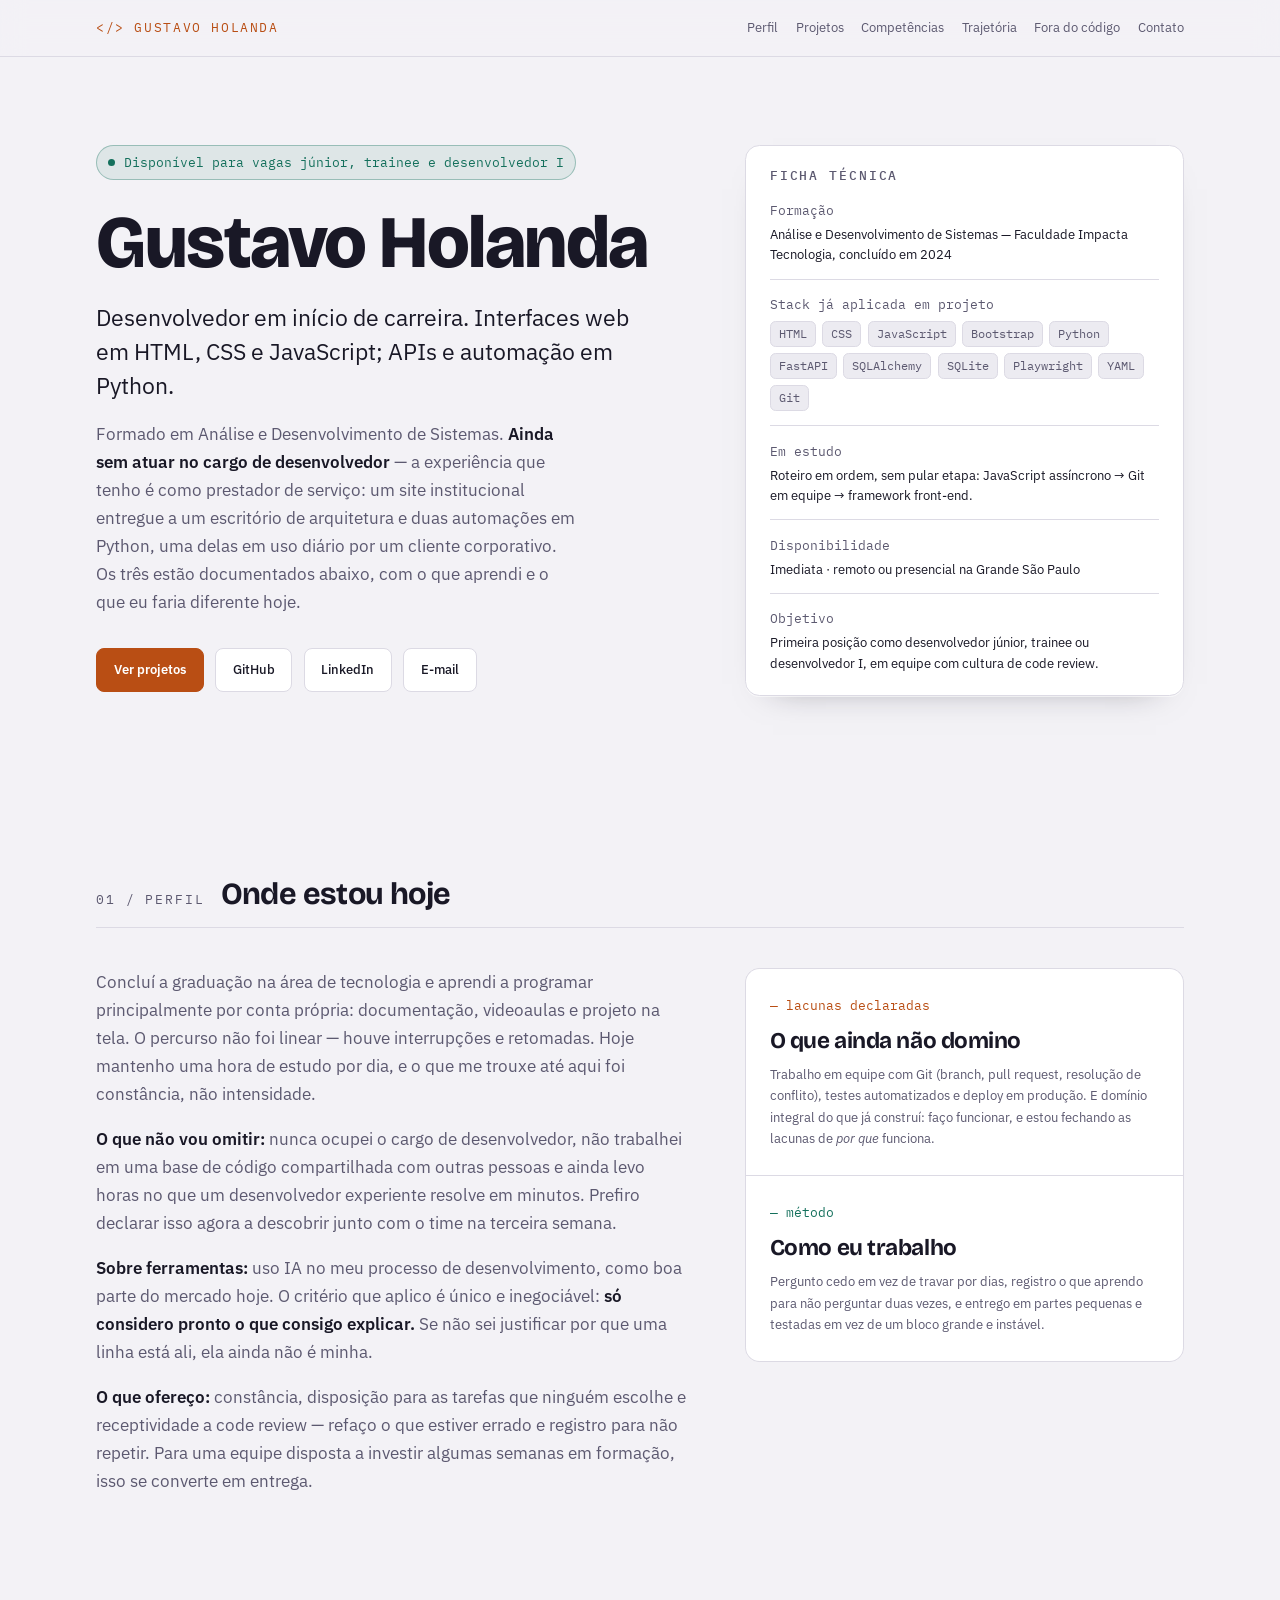
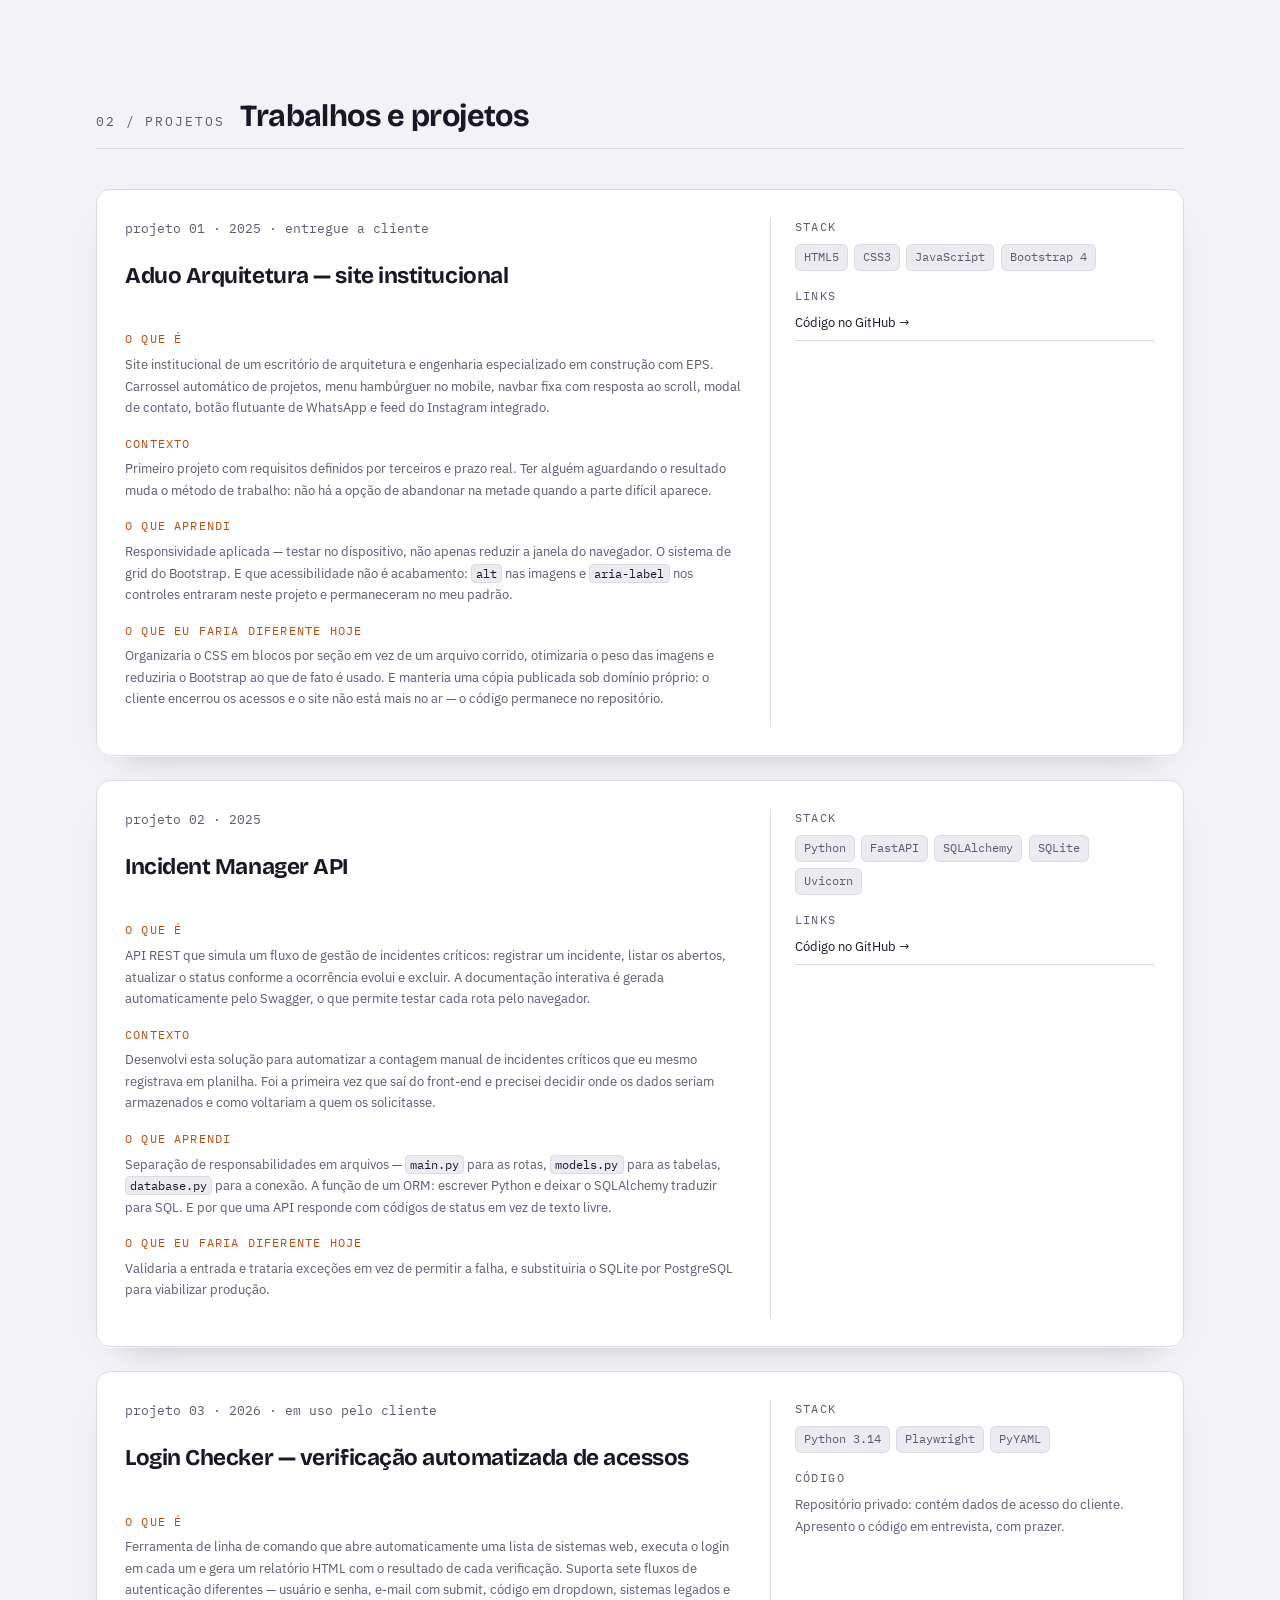
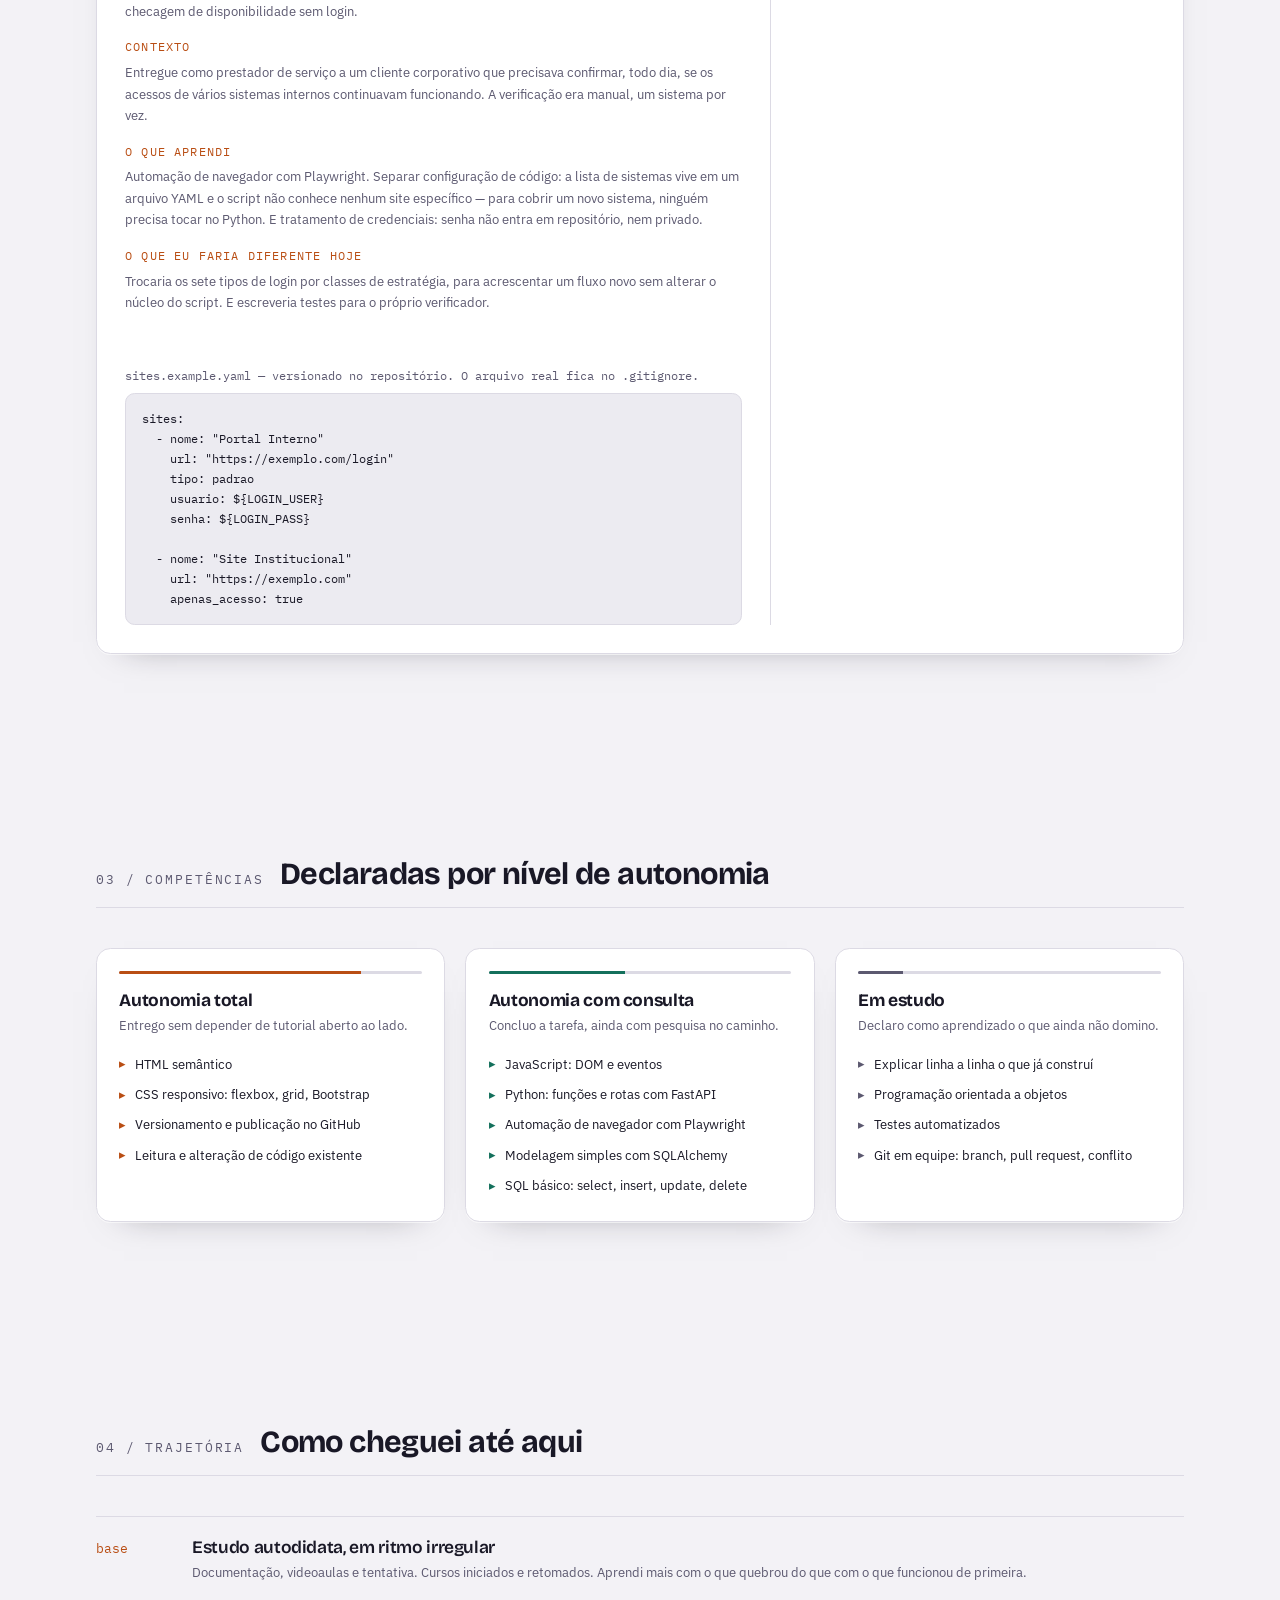
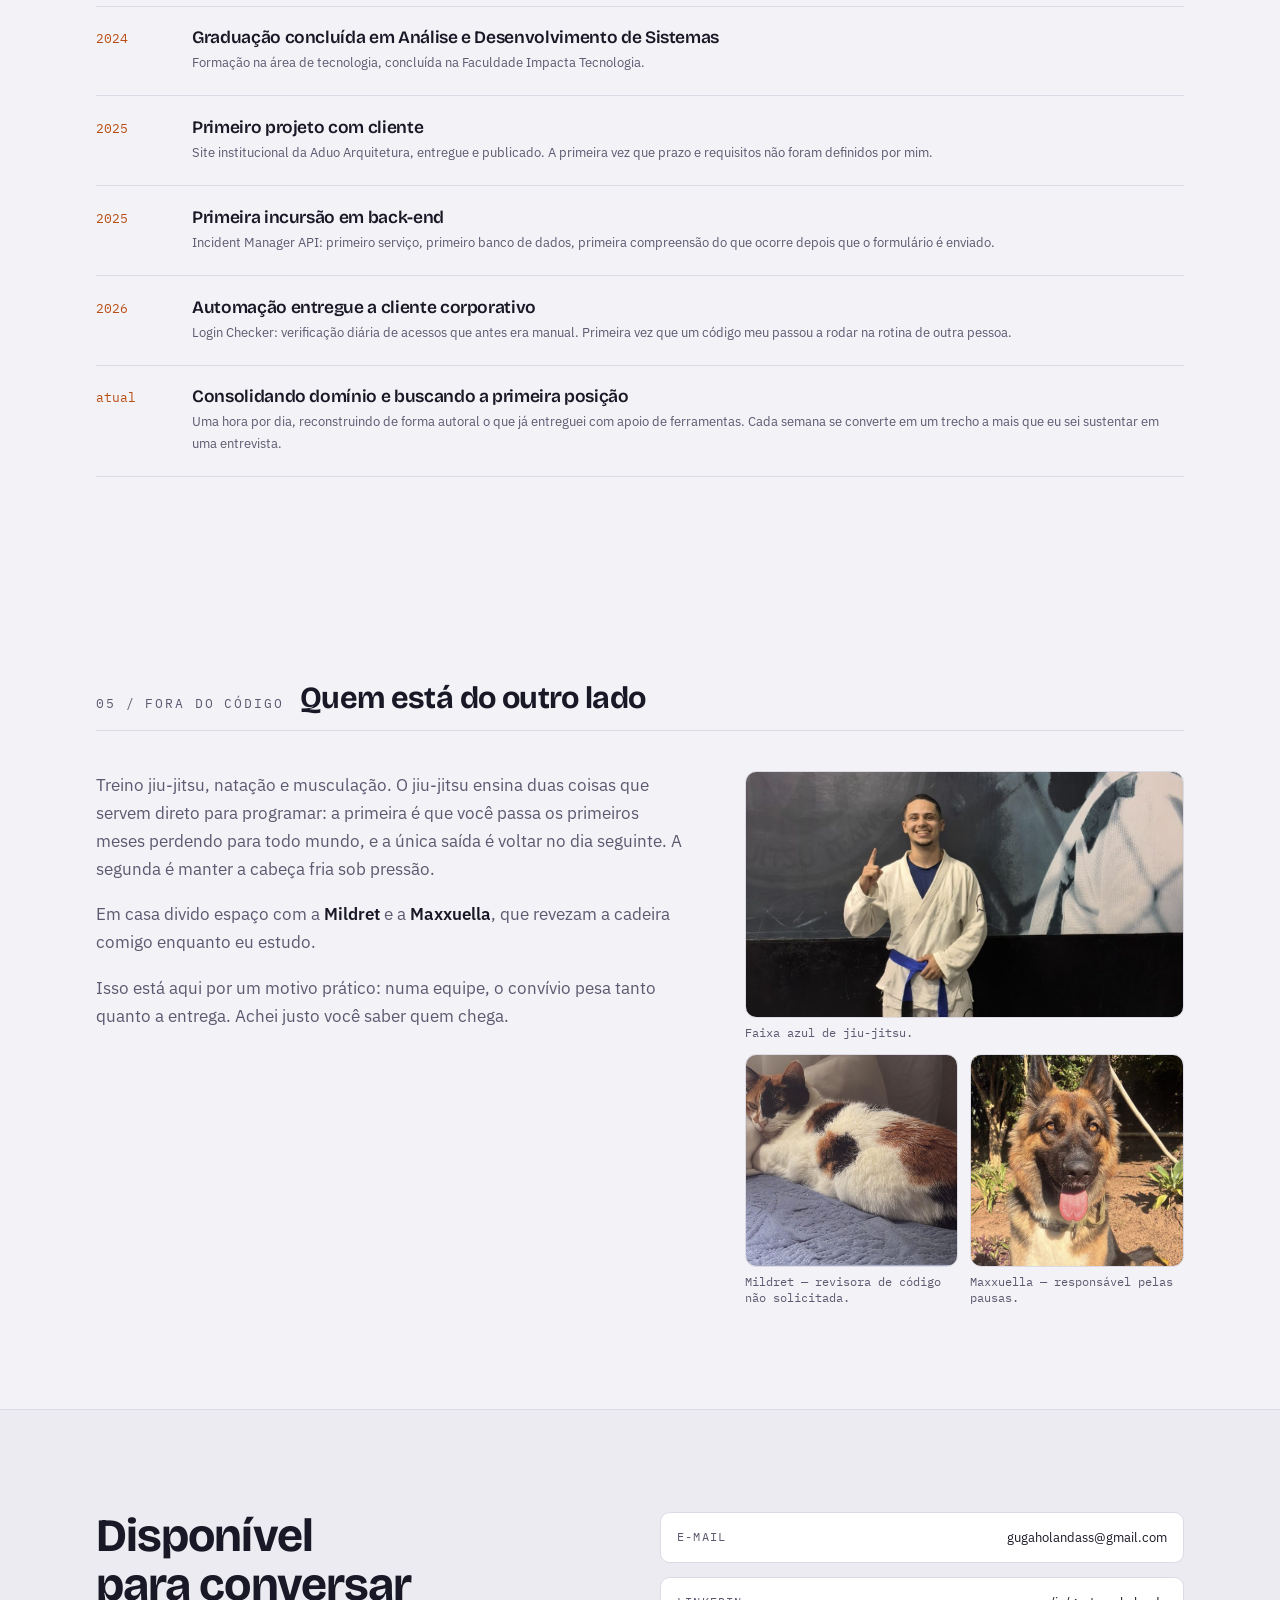
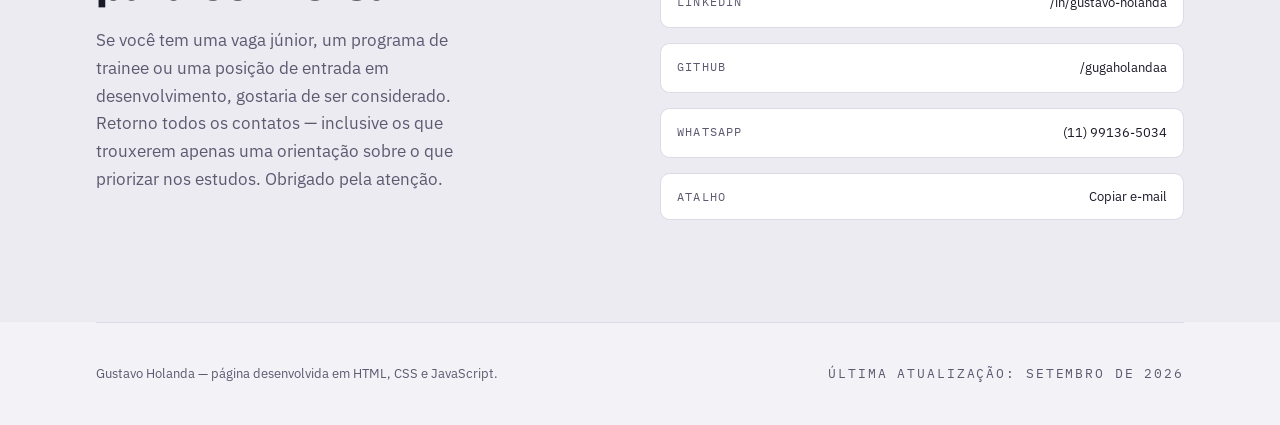
==== index.html @ 50d0c094 "Primeira versão do portfólio" ====
<!doctype html>
<html lang="pt-BR">
<head>
  <meta charset="utf-8">
  <meta name="viewport" content="width=device-width, initial-scale=1">

  <title>Gustavo Holanda — Desenvolvedor em início de carreira</title>
  <meta name="description" content="Portfólio de Gustavo Holanda: site institucional entregue a cliente, API REST em Python com FastAPI e automação de verificação de acessos com Playwright. Disponível para vagas júnior, trainee e desenvolvedor I.">
  <meta name="author" content="Gustavo Holanda Soares Santana">
  <meta name="color-scheme" content="dark light">

  <!-- Como o link fica quando alguém compartilha no LinkedIn/WhatsApp -->
  <meta property="og:title" content="Gustavo Holanda — Desenvolvedor em início de carreira">
  <meta property="og:description" content="Três projetos entregues a clientes, o que eu sei fazer e o que ainda estou aprendendo.">
  <meta property="og:type" content="website">

  <!-- Fontes -->
  <link rel="preconnect" href="https://fonts.googleapis.com">
  <link rel="preconnect" href="https://fonts.gstatic.com" crossorigin>
  <link rel="stylesheet" href="https://fonts.googleapis.com/css2?family=Bricolage+Grotesque:opsz,wght@12..96,500;12..96,700;12..96,800&family=IBM+Plex+Mono:wght@400;500&family=IBM+Plex+Sans:wght@400;500;600&display=swap">

  <!-- Estilos da página -->
  <link rel="stylesheet" href="css/style.css">

  <!-- Comportamento. "defer" = baixa junto com a página, executa só depois que o HTML terminou -->
  <script src="js/main.js" defer></script>
</head>
<body>

<nav class="nav">
  <div class="wrap nav-in">
    <span class="nav-mark">&lt;/&gt; Gustavo Holanda</span>
    <div class="nav-links">
      <a href="#perfil">Perfil</a>
      <a href="#projetos">Projetos</a>
      <a href="#competencias">Competências</a>
      <a href="#trajetoria">Trajetória</a>
      <a href="#fora">Fora do código</a>
      <a href="#contato">Contato</a>
    </div>
  </div>
</nav>

<header class="hero wrap">
  <div class="hero-grid">
    <div>
      <span class="status"><span class="dot"></span> Disponível para vagas júnior, trainee e desenvolvedor I</span>
      <h1>Gustavo Holanda</h1>
      <p class="lead">Desenvolvedor em início de carreira. Interfaces web em HTML, CSS e JavaScript; APIs e automação em Python.</p>
      <p class="hero-sub">
        Formado em Análise e Desenvolvimento de Sistemas. <b>Ainda sem atuar no cargo de desenvolvedor</b> — a
        experiência que tenho é como prestador de serviço: um site institucional entregue a um escritório de
        arquitetura e duas automações em Python, uma delas em uso diário por um cliente corporativo. Os três
        estão documentados abaixo, com o que aprendi e o que eu faria diferente hoje.
      </p>
      <div class="cta-row">
        <a class="btn btn-primary" href="#projetos">Ver projetos</a>
        <a class="btn" href="https://github.com/gugaholandaa?tab=repositories" target="_blank" rel="noopener">GitHub</a>
        <a class="btn" href="https://www.linkedin.com/in/gustavo-holanda" target="_blank" rel="noopener">LinkedIn</a>
        <a class="btn" href="mailto:gugaholandass@gmail.com">E-mail</a>
      </div>
    </div>

    <aside class="card ficha">
      <h2>Ficha técnica</h2>
      <dl>
        <div class="row">
          <dt>Formação</dt>
          <dd>Análise e Desenvolvimento de Sistemas — Faculdade Impacta Tecnologia, concluído em 2024</dd>
        </div>
        <div class="row">
          <dt>Stack já aplicada em projeto</dt>
          <dd>
            <div class="chips">
              <span class="chip">HTML</span><span class="chip">CSS</span><span class="chip">JavaScript</span>
              <span class="chip">Bootstrap</span><span class="chip">Python</span><span class="chip">FastAPI</span>
              <span class="chip">SQLAlchemy</span><span class="chip">SQLite</span><span class="chip">Playwright</span>
              <span class="chip">YAML</span><span class="chip">Git</span>
            </div>
          </dd>
        </div>
        <div class="row">
          <dt>Em estudo</dt>
          <dd>Roteiro em ordem, sem pular etapa: JavaScript assíncrono → Git em equipe → framework front-end.</dd>
        </div>
        <div class="row">
          <dt>Disponibilidade</dt>
          <dd>Imediata · remoto ou presencial na Grande São Paulo</dd>
        </div>
        <div class="row">
          <dt>Objetivo</dt>
          <dd>Primeira posição como desenvolvedor júnior, trainee ou desenvolvedor I, em equipe com cultura de code review.</dd>
        </div>
      </dl>
    </aside>
  </div>
</header>

<main>
  <section id="perfil" class="wrap reveal">
    <div class="sec-head">
      <span class="eyebrow">01 / perfil</span>
      <h2>Onde estou hoje</h2>
    </div>

    <div class="hero-grid">
      <div class="prose">
        <p>
          Concluí a graduação na área de tecnologia e aprendi a programar principalmente por conta própria:
          documentação, videoaulas e projeto na tela. O percurso não foi linear — houve interrupções e retomadas.
          Hoje mantenho uma hora de estudo por dia, e o que me trouxe até aqui foi constância, não intensidade.
        </p>
        <p>
          <strong>O que não vou omitir:</strong> nunca ocupei o cargo de desenvolvedor, não trabalhei em uma base
          de código compartilhada com outras pessoas e ainda levo horas no que um desenvolvedor experiente resolve
          em minutos. Prefiro declarar isso agora a descobrir junto com o time na terceira semana.
        </p>
        <p>
          <strong>Sobre ferramentas:</strong> uso IA no meu processo de desenvolvimento, como boa parte do mercado
          hoje. O critério que aplico é único e inegociável: <strong>só considero pronto o que consigo explicar.</strong>
          Se não sei justificar por que uma linha está ali, ela ainda não é minha.
        </p>
        <p>
          <strong>O que ofereço:</strong> constância, disposição para as tarefas que ninguém escolhe e receptividade
          a code review — refaço o que estiver errado e registro para não repetir. Para uma equipe disposta a investir
          algumas semanas em formação, isso se converte em entrega.
        </p>
      </div>

      <div class="honest">
        <div>
          <span class="mark">— lacunas declaradas</span>
          <h3>O que ainda não domino</h3>
          <p>
            Trabalho em equipe com Git (branch, pull request, resolução de conflito), testes automatizados e deploy
            em produção. E domínio integral do que já construí: faço funcionar, e estou fechando as lacunas de
            <em>por que</em> funciona.
          </p>
        </div>
        <div>
          <span class="mark alt">— método</span>
          <h3>Como eu trabalho</h3>
          <p>
            Pergunto cedo em vez de travar por dias, registro o que aprendo para não perguntar duas vezes, e entrego
            em partes pequenas e testadas em vez de um bloco grande e instável.
          </p>
        </div>
      </div>
    </div>
  </section>

  <section id="projetos" class="wrap reveal">
    <div class="sec-head">
      <span class="eyebrow">02 / projetos</span>
      <h2>Trabalhos e projetos</h2>
    </div>

    <div class="projects">

      <article class="card project">
        <div class="project-body">
          <span class="project-num">projeto 01 · 2025 · entregue a cliente</span>
          <h3>Aduo Arquitetura — site institucional</h3>
          <dl class="qa">
            <dt>O que é</dt>
            <dd>
              Site institucional de um escritório de arquitetura e engenharia especializado em construção com EPS.
              Carrossel automático de projetos, menu hambúrguer no mobile, navbar fixa com resposta ao scroll, modal
              de contato, botão flutuante de WhatsApp e feed do Instagram integrado.
            </dd>

            <dt>Contexto</dt>
            <dd>
              Primeiro projeto com requisitos definidos por terceiros e prazo real. Ter alguém aguardando o resultado
              muda o método de trabalho: não há a opção de abandonar na metade quando a parte difícil aparece.
            </dd>

            <dt>O que aprendi</dt>
            <dd>
              Responsividade aplicada — testar no dispositivo, não apenas reduzir a janela do navegador. O sistema
              de grid do Bootstrap. E que acessibilidade não é acabamento: <code>alt</code> nas imagens e
              <code>aria-label</code> nos controles entraram neste projeto e permaneceram no meu padrão.
            </dd>

            <dt>O que eu faria diferente hoje</dt>
            <dd>
              Organizaria o CSS em blocos por seção em vez de um arquivo corrido, otimizaria o peso das imagens e
              reduziria o Bootstrap ao que de fato é usado. E manteria uma cópia publicada sob domínio próprio: o
              cliente encerrou os acessos e o site não está mais no ar — o código permanece no repositório.
            </dd>
          </dl>
        </div>
        <div class="project-side">
          <div>
            <p class="side-label">Stack</p>
            <div class="chips">
              <span class="chip">HTML5</span><span class="chip">CSS3</span><span class="chip">JavaScript</span>
              <span class="chip">Bootstrap 4</span>
            </div>
          </div>
          <div>
            <p class="side-label">Links</p>
            <div class="links">
              <a href="https://github.com/gugaholandaa/aduo-website" target="_blank" rel="noopener">Código no GitHub →</a>
            </div>
          </div>
        </div>
      </article>

      <article class="card project">
        <div class="project-body">
          <span class="project-num">projeto 02 · 2025</span>
          <h3>Incident Manager API</h3>
          <dl class="qa">
            <dt>O que é</dt>
            <dd>
              API REST que simula um fluxo de gestão de incidentes críticos: registrar um incidente, listar os
              abertos, atualizar o status conforme a ocorrência evolui e excluir. A documentação interativa é gerada
              automaticamente pelo Swagger, o que permite testar cada rota pelo navegador.
            </dd>

            <dt>Contexto</dt>
            <dd>
              Desenvolvi esta solução para automatizar a contagem manual de incidentes críticos que eu mesmo
              registrava em planilha. Foi a primeira vez que saí do front-end e precisei decidir onde os dados
              seriam armazenados e como voltariam a quem os solicitasse.
            </dd>

            <dt>O que aprendi</dt>
            <dd>
              Separação de responsabilidades em arquivos — <code>main.py</code> para as rotas, <code>models.py</code>
              para as tabelas, <code>database.py</code> para a conexão. A função de um ORM: escrever Python e deixar
              o SQLAlchemy traduzir para SQL. E por que uma API responde com códigos de status em vez de texto livre.
            </dd>

            <dt>O que eu faria diferente hoje</dt>
            <dd>
              Validaria a entrada e trataria exceções em vez de permitir a falha, e substituiria o SQLite por
              PostgreSQL para viabilizar produção.
            </dd>
          </dl>
        </div>
        <div class="project-side">
          <div>
            <p class="side-label">Stack</p>
            <div class="chips">
              <span class="chip">Python</span><span class="chip">FastAPI</span><span class="chip">SQLAlchemy</span>
              <span class="chip">SQLite</span><span class="chip">Uvicorn</span>
            </div>
          </div>
          <div>
            <p class="side-label">Links</p>
            <div class="links">
              <a href="https://github.com/gugaholandaa/incident-manager-api" target="_blank" rel="noopener">Código no GitHub →</a>
            </div>
          </div>
        </div>
      </article>

      <article class="card project">
        <div class="project-body">
          <span class="project-num">projeto 03 · 2026 · em uso pelo cliente</span>
          <h3>Login Checker — verificação automatizada de acessos</h3>
          <dl class="qa">
            <dt>O que é</dt>
            <dd>
              Ferramenta de linha de comando que abre automaticamente uma lista de sistemas web, executa o login em
              cada um e gera um relatório HTML com o resultado de cada verificação. Suporta sete fluxos de
              autenticação diferentes — usuário e senha, e-mail com submit, código em dropdown, sistemas legados e
              checagem de disponibilidade sem login.
            </dd>

            <dt>Contexto</dt>
            <dd>
              Entregue como prestador de serviço a um cliente corporativo que precisava confirmar, todo dia, se os
              acessos de vários sistemas internos continuavam funcionando. A verificação era manual, um sistema por vez.
            </dd>

            <dt>O que aprendi</dt>
            <dd>
              Automação de navegador com Playwright. Separar configuração de código: a lista de sistemas vive em um
              arquivo YAML e o script não conhece nenhum site específico — para cobrir um novo sistema, ninguém
              precisa tocar no Python. E tratamento de credenciais: senha não entra em repositório, nem privado.
            </dd>

            <dt>O que eu faria diferente hoje</dt>
            <dd>
              Trocaria os sete tipos de login por classes de estratégia, para acrescentar um fluxo novo sem alterar
              o núcleo do script. E escreveria testes para o próprio verificador.
            </dd>
          </dl>

          <figure class="code-figure">
            <figcaption>sites.example.yaml — versionado no repositório. O arquivo real fica no .gitignore.</figcaption>
            <pre><code>sites:
  - nome: "Portal Interno"
    url: "https://exemplo.com/login"
    tipo: padrao
    usuario: ${LOGIN_USER}
    senha: ${LOGIN_PASS}

  - nome: "Site Institucional"
    url: "https://exemplo.com"
    apenas_acesso: true</code></pre>
          </figure>
        </div>

        <div class="project-side">
          <div>
            <p class="side-label">Stack</p>
            <div class="chips">
              <span class="chip">Python 3.14</span><span class="chip">Playwright</span><span class="chip">PyYAML</span>
            </div>
          </div>
          <div>
            <p class="side-label">Código</p>
            <p style="color:var(--muted);font-size:var(--step--1);line-height:1.6">
              Repositório privado: contém dados de acesso do cliente. Apresento o código em entrevista, com prazer.
            </p>
          </div>
        </div>
      </article>

    </div>
  </section>

  <section id="competencias" class="wrap reveal">
    <div class="sec-head">
      <span class="eyebrow">03 / competências</span>
      <h2>Declaradas por nível de autonomia</h2>
    </div>

    <div class="skills">
      <div class="card skill-col">
        <div class="bar"><span style="width:80%"></span></div>
        <h3>Autonomia total</h3>
        <p class="note">Entrego sem depender de tutorial aberto ao lado.</p>
        <ul>
          <li><span class="tick">▸</span> HTML semântico</li>
          <li><span class="tick">▸</span> CSS responsivo: flexbox, grid, Bootstrap</li>
          <li><span class="tick">▸</span> Versionamento e publicação no GitHub</li>
          <li><span class="tick">▸</span> Leitura e alteração de código existente</li>
        </ul>
      </div>

      <div class="card skill-col mid">
        <div class="bar"><span style="width:45%"></span></div>
        <h3>Autonomia com consulta</h3>
        <p class="note">Concluo a tarefa, ainda com pesquisa no caminho.</p>
        <ul>
          <li><span class="tick">▸</span> JavaScript: DOM e eventos</li>
          <li><span class="tick">▸</span> Python: funções e rotas com FastAPI</li>
          <li><span class="tick">▸</span> Automação de navegador com Playwright</li>
          <li><span class="tick">▸</span> Modelagem simples com SQLAlchemy</li>
          <li><span class="tick">▸</span> SQL básico: select, insert, update, delete</li>
        </ul>
      </div>

      <div class="card skill-col low">
        <div class="bar"><span style="width:15%"></span></div>
        <h3>Em estudo</h3>
        <p class="note">Declaro como aprendizado o que ainda não domino.</p>
        <ul>
          <li><span class="tick">▸</span> Explicar linha a linha o que já construí</li>
          <li><span class="tick">▸</span> Programação orientada a objetos</li>
          <li><span class="tick">▸</span> Testes automatizados</li>
          <li><span class="tick">▸</span> Git em equipe: branch, pull request, conflito</li>
        </ul>
      </div>
    </div>
  </section>

  <section id="trajetoria" class="wrap reveal">
    <div class="sec-head">
      <span class="eyebrow">04 / trajetória</span>
      <h2>Como cheguei até aqui</h2>
    </div>

    <div class="track">
      <div class="track-item">
        <span class="n">base</span>
        <div>
          <h3>Estudo autodidata, em ritmo irregular</h3>
          <p>Documentação, videoaulas e tentativa. Cursos iniciados e retomados. Aprendi mais com o que quebrou do que com o que funcionou de primeira.</p>
        </div>
      </div>
      <div class="track-item">
        <span class="n">2024</span>
        <div>
          <h3>Graduação concluída em Análise e Desenvolvimento de Sistemas</h3>
          <p>Formação na área de tecnologia, concluída na Faculdade Impacta Tecnologia.</p>
        </div>
      </div>
      <div class="track-item">
        <span class="n">2025</span>
        <div>
          <h3>Primeiro projeto com cliente</h3>
          <p>Site institucional da Aduo Arquitetura, entregue e publicado. A primeira vez que prazo e requisitos não foram definidos por mim.</p>
        </div>
      </div>
      <div class="track-item">
        <span class="n">2025</span>
        <div>
          <h3>Primeira incursão em back-end</h3>
          <p>Incident Manager API: primeiro serviço, primeiro banco de dados, primeira compreensão do que ocorre depois que o formulário é enviado.</p>
        </div>
      </div>
      <div class="track-item">
        <span class="n">2026</span>
        <div>
          <h3>Automação entregue a cliente corporativo</h3>
          <p>Login Checker: verificação diária de acessos que antes era manual. Primeira vez que um código meu passou a rodar na rotina de outra pessoa.</p>
        </div>
      </div>
      <div class="track-item">
        <span class="n">atual</span>
        <div>
          <h3>Consolidando domínio e buscando a primeira posição</h3>
          <p>Uma hora por dia, reconstruindo de forma autoral o que já entreguei com apoio de ferramentas. Cada semana se converte em um trecho a mais que eu sei sustentar em uma entrevista.</p>
        </div>
      </div>
    </div>
  </section>

  <section id="fora" class="wrap reveal">
    <div class="sec-head">
      <span class="eyebrow">05 / fora do código</span>
      <h2>Quem está do outro lado</h2>
    </div>

    <div class="hero-grid">
      <div class="prose">
        <p>
          Treino jiu-jitsu, natação e musculação. O jiu-jitsu ensina duas coisas que servem direto para programar:
          a primeira é que você passa os primeiros meses perdendo para todo mundo, e a única saída é voltar no dia
          seguinte. A segunda é manter a cabeça fria sob pressão.
        </p>
        <p>
          Em casa divido espaço com a <strong>Mildret</strong> e a <strong>Maxxuella</strong>, que revezam a
          cadeira comigo enquanto eu estudo.
        </p>
        <p>
          Isso está aqui por um motivo prático: numa equipe, o convívio pesa tanto quanto a entrega.
          Achei justo você saber quem chega.
        </p>
      </div>

      <div class="gallery">
        <figure class="wide">
          <img src="assets/gustavo.jpg" alt="Gustavo Holanda de quimono, com faixa azul de jiu-jitsu" loading="lazy">
          <figcaption>Faixa azul de jiu-jitsu.</figcaption>
        </figure>
        <figure>
          <img src="assets/mildret.jpg" alt="Mildret, minha gata, deitada na cama" loading="lazy">
          <figcaption>Mildret — revisora de código não solicitada.</figcaption>
        </figure>
        <figure>
          <img src="assets/maxxuella.jpg" alt="Maxxuella, minha cachorra pastora-alemã, no quintal" loading="lazy">
          <figcaption>Maxxuella — responsável pelas pausas.</figcaption>
        </figure>
      </div>
    </div>
  </section>

  <section id="contato" class="contact reveal">
    <div class="wrap contact-grid">
      <div>
        <h2>Disponível para conversar</h2>
        <p class="prose" style="max-width:38ch">
          Se você tem uma vaga júnior, um programa de trainee ou uma posição de entrada em desenvolvimento,
          gostaria de ser considerado. Retorno todos os contatos — inclusive os que trouxerem apenas uma
          orientação sobre o que priorizar nos estudos. Obrigado pela atenção.
        </p>
      </div>
      <div class="contact-list">
        <a href="mailto:gugaholandass@gmail.com"><span class="k">E-mail</span><span>gugaholandass@gmail.com</span></a>
        <a href="https://www.linkedin.com/in/gustavo-holanda" target="_blank" rel="noopener"><span class="k">LinkedIn</span><span>/in/gustavo-holanda</span></a>
        <a href="https://github.com/gugaholandaa" target="_blank" rel="noopener"><span class="k">GitHub</span><span>/gugaholandaa</span></a>
        <a href="https://wa.me/5511991365034" target="_blank" rel="noopener"><span class="k">WhatsApp</span><span>(11) 99136-5034</span></a>
        <button type="button" id="copiar" data-email="gugaholandass@gmail.com"><span class="k">Atalho</span><span>Copiar e-mail</span></button>
      </div>
    </div>
  </section>
</main>

<footer class="wrap">
  <span>Gustavo Holanda — página desenvolvida em HTML, CSS e JavaScript.</span>
  <span class="eyebrow">Última atualização: setembro de 2026</span>
</footer>

</body>
</html>
---- css/style.css ----
/* =========================================================
   style.css — toda a aparência do portfólio
   ---------------------------------------------------------
   ORDEM DO ARQUIVO
   1.  Tokens (:root)        cores, tamanhos de fonte, medidas
   2.  Temas                 claro e escuro
   3.  Base                  body, títulos, links, .wrap
   4.  Navegação
   5.  Blocos compartilhados seções, cards, chips
   6.  Hero                  topo da página
   7.  Honestidade
   8.  Projetos
   9.  Habilidades
   10. Trilha
   11. Contato e rodapé
   12. Animação

   REGRA: nenhuma cor escrita direto num componente.
   Toda cor sai de uma variável do :root. Assim o tema claro
   funciona sozinho, sem repetir estilo nenhum.
   ========================================================= */

:root {
    --bg: #14141C;
    --bg-2: #1A1A24;
    --surface: #1F1F2B;
    --line: #2E2E3D;
    --text: #EEECF4;
    --muted: #A5A2B6;
    --accent: #FF9B5C;
    --accent-ink: #14141C;
    --accent-soft: rgba(255, 155, 92, .13);
    --mint: #7ED4BC;
    --mint-soft: rgba(126, 212, 188, .12);
    --shadow: 0 1px 0 rgba(255,255,255,.03), 0 18px 40px -30px rgba(0,0,0,.9);

    --step--1: clamp(.78rem, .76rem + .1vw, .84rem);
    --step-0: clamp(1rem, .97rem + .16vw, 1.09rem);
    --step-1: clamp(1.2rem, 1.13rem + .35vw, 1.45rem);
    --step-2: clamp(1.5rem, 1.36rem + .7vw, 2rem);
    --step-3: clamp(2rem, 1.7rem + 1.5vw, 3.1rem);
    --step-4: clamp(2.6rem, 1.9rem + 3.4vw, 5.2rem);

    --maxw: 68rem;
    color-scheme: dark;
  }

  @media (prefers-color-scheme: light) {
    :root:not([data-theme="dark"]) {
      --bg: #F3F2F6;
      --bg-2: #ECEBF1;
      --surface: #FFFFFF;
      --line: #DCDAE4;
      --text: #191826;
      --muted: #5C5970;
      --accent: #B94E14;
      --accent-ink: #FFFFFF;
      --accent-soft: rgba(185, 78, 20, .09);
      --mint: #14705C;
      --mint-soft: rgba(20, 112, 92, .09);
      --shadow: 0 1px 0 rgba(255,255,255,.6), 0 16px 34px -28px rgba(25,24,38,.5);
      color-scheme: light;
    }
  }

  :root[data-theme="light"] {
    --bg: #F3F2F6;
    --bg-2: #ECEBF1;
    --surface: #FFFFFF;
    --line: #DCDAE4;
    --text: #191826;
    --muted: #5C5970;
    --accent: #B94E14;
    --accent-ink: #FFFFFF;
    --accent-soft: rgba(185, 78, 20, .09);
    --mint: #14705C;
    --mint-soft: rgba(20, 112, 92, .09);
    --shadow: 0 1px 0 rgba(255,255,255,.6), 0 16px 34px -28px rgba(25,24,38,.5);
    color-scheme: light;
  }

  * { box-sizing: border-box; }

  body {
    margin: 0;
    background: var(--bg);
    color: var(--text);
    font-family: "IBM Plex Sans", ui-sans-serif, system-ui, -apple-system, "Segoe UI", sans-serif;
    font-size: var(--step-0);
    line-height: 1.6;
    -webkit-font-smoothing: antialiased;
  }

  h1, h2, h3 {
    font-family: "Bricolage Grotesque", "IBM Plex Sans", system-ui, sans-serif;
    font-weight: 700;
    line-height: 1.05;
    text-wrap: balance;
    margin: 0;
    letter-spacing: -.02em;
  }

  p { margin: 0; }
  a { color: inherit; }

  .wrap {
    width: min(100% - 2.5rem, var(--maxw));
    margin-inline: auto;
  }

  /* ---------- nav ---------- */
  .nav {
    position: sticky;
    top: 0;
    z-index: 20;
    backdrop-filter: blur(12px);
    background: color-mix(in srgb, var(--bg) 86%, transparent);
    border-bottom: 1px solid var(--line);
  }
  .nav-in {
    display: flex;
    align-items: center;
    gap: 1.25rem;
    min-height: 3.5rem;
    flex-wrap: wrap;
  }
  .nav-mark {
    font-family: "IBM Plex Mono", ui-monospace, monospace;
    font-size: var(--step--1);
    letter-spacing: .12em;
    text-transform: uppercase;
    color: var(--accent);
    margin-right: auto;
  }
  .nav-links {
    display: flex;
    gap: 1.1rem;
    flex-wrap: wrap;
    font-size: var(--step--1);
  }
  .nav-links a {
    text-decoration: none;
    color: var(--muted);
    padding: .25rem 0;
    border-bottom: 1px solid transparent;
    transition: color .18s ease, border-color .18s ease;
  }
  .nav-links a:hover { color: var(--text); border-bottom-color: var(--accent); }

  /* ---------- shared blocks ---------- */
  section { padding-block: clamp(3.5rem, 8vw, 6.5rem); }
  .sec-head {
    display: flex;
    align-items: baseline;
    gap: 1rem;
    margin-bottom: 2.5rem;
    border-bottom: 1px solid var(--line);
    padding-bottom: 1rem;
    flex-wrap: wrap;
  }
  .sec-head h2 { font-size: var(--step-2); }
  .eyebrow {
    font-family: "IBM Plex Mono", ui-monospace, monospace;
    font-size: var(--step--1);
    letter-spacing: .14em;
    text-transform: uppercase;
    color: var(--muted);
  }
  .lead { font-size: var(--step-1); line-height: 1.5; color: var(--text); max-width: 34ch; }
  .prose { max-width: 62ch; color: var(--muted); display: grid; gap: 1.1rem; }
  .prose strong { color: var(--text); font-weight: 600; }

  .fill {
    color: var(--accent);
    border-bottom: 1px dashed currentColor;
    font-style: normal;
  }

  code {
    font-family: "IBM Plex Mono", ui-monospace, monospace;
    font-size: .88em;
    background: var(--bg-2);
    border: 1px solid var(--line);
    border-radius: .28rem;
    padding: .08em .35em;
    color: var(--text);
  }

  /* ---------- bloco de código ---------- */
  .code-figure { margin: 1.25rem 0 0; }
  .code-figure figcaption {
    font-family: "IBM Plex Mono", ui-monospace, monospace;
    font-size: .72rem;
    color: var(--muted);
    margin-bottom: .5rem;
  }
  .code-figure pre {
    margin: 0;
    overflow-x: auto;
    background: var(--bg-2);
    border: 1px solid var(--line);
    border-radius: .6rem;
    padding: .9rem 1rem;
    font-family: "IBM Plex Mono", ui-monospace, monospace;
    font-size: .76rem;
    line-height: 1.65;
    color: var(--text);
  }
  .code-figure pre code { background: none; border: 0; padding: 0; font-size: inherit; }

  /* ---------- fora do código ---------- */
  .gallery {
    display: grid;
    grid-template-columns: repeat(2, minmax(0, 1fr));
    gap: .75rem;
    align-content: start;
  }
  .gallery figure { margin: 0; }
  .gallery img {
    width: 100%;
    aspect-ratio: 1 / 1;
    object-fit: cover;
    display: block;
    border-radius: .7rem;
    border: 1px solid var(--line);
    background: var(--bg-2);
  }
  .gallery .wide { grid-column: 1 / -1; }
  .gallery .wide img { aspect-ratio: 16 / 9; }
  .gallery figcaption {
    font-family: "IBM Plex Mono", ui-monospace, monospace;
    font-size: .72rem;
    color: var(--muted);
    margin-top: .45rem;
    line-height: 1.4;
  }

  /* ---------- hero ---------- */
  .hero { padding-top: clamp(3rem, 7vw, 5.5rem); padding-bottom: clamp(3rem, 7vw, 5rem); }
  .hero-grid {
    display: grid;
    gap: clamp(2rem, 5vw, 3.5rem);
    grid-template-columns: minmax(0, 1.35fr) minmax(0, 1fr);
    align-items: start;
  }
  @media (max-width: 800px) { .hero-grid { grid-template-columns: 1fr; } }

  .status {
    display: inline-flex;
    align-items: center;
    gap: .55rem;
    font-family: "IBM Plex Mono", ui-monospace, monospace;
    font-size: var(--step--1);
    color: var(--mint);
    background: var(--mint-soft);
    border: 1px solid color-mix(in srgb, var(--mint) 35%, transparent);
    padding: .35rem .7rem;
    border-radius: 999px;
    margin-bottom: 1.5rem;
  }
  .dot {
    width: .45rem; height: .45rem; border-radius: 50%;
    background: var(--mint);
    box-shadow: 0 0 0 0 color-mix(in srgb, var(--mint) 60%, transparent);
    animation: pulse 2.6s ease-out infinite;
  }
  @keyframes pulse {
    0% { box-shadow: 0 0 0 0 color-mix(in srgb, var(--mint) 55%, transparent); }
    70% { box-shadow: 0 0 0 .5rem transparent; }
    100% { box-shadow: 0 0 0 0 transparent; }
  }

  .hero h1 {
    font-size: var(--step-4);
    font-weight: 800;
    margin-bottom: 1.25rem;
  }
  .hero .lead { margin-bottom: 1.1rem; max-width: 40ch; }
  .hero-sub { color: var(--muted); max-width: 48ch; margin-bottom: 2rem; }
  .hero-sub b { color: var(--text); font-weight: 600; }

  .cta-row { display: flex; flex-wrap: wrap; gap: .7rem; }
  .btn {
    display: inline-flex;
    align-items: center;
    gap: .5rem;
    text-decoration: none;
    font-size: var(--step--1);
    font-weight: 500;
    padding: .65rem 1.05rem;
    border-radius: .5rem;
    border: 1px solid var(--line);
    background: var(--surface);
    color: var(--text);
    cursor: pointer;
    font-family: inherit;
    transition: transform .16s ease, border-color .16s ease, background .16s ease;
  }
  .btn:hover { transform: translateY(-2px); border-color: var(--accent); }
  .btn-primary {
    background: var(--accent);
    color: var(--accent-ink);
    border-color: var(--accent);
    font-weight: 600;
  }
  .btn-primary:hover { border-color: var(--accent); }
  :focus-visible { outline: 2px solid var(--accent); outline-offset: 3px; border-radius: 4px; }

  /* ficha técnica */
  .card {
    background: var(--surface);
    border: 1px solid var(--line);
    border-radius: .9rem;
    box-shadow: var(--shadow);
  }
  .ficha { padding: 1.4rem 1.5rem; }
  .ficha h2 {
    font-family: "IBM Plex Mono", ui-monospace, monospace;
    font-size: var(--step--1);
    letter-spacing: .14em;
    text-transform: uppercase;
    color: var(--muted);
    font-weight: 500;
    margin-bottom: 1.1rem;
  }
  .ficha dl { margin: 0; display: grid; gap: .9rem; }
  .ficha dt {
    font-family: "IBM Plex Mono", ui-monospace, monospace;
    font-size: var(--step--1);
    color: var(--muted);
  }
  .ficha dd { margin: .15rem 0 0; font-size: var(--step--1); line-height: 1.5; }
  .ficha .row + .row { border-top: 1px solid var(--line); padding-top: .9rem; }

  .chips { display: flex; flex-wrap: wrap; gap: .4rem; margin-top: .35rem; }
  .chip {
    font-family: "IBM Plex Mono", ui-monospace, monospace;
    font-size: .72rem;
    padding: .2rem .5rem;
    border: 1px solid var(--line);
    border-radius: .35rem;
    color: var(--muted);
    background: var(--bg-2);
  }

  /* ---------- honestidade ---------- */
  .honest {
    display: grid;
    grid-template-columns: repeat(auto-fit, minmax(16rem, 1fr));
    gap: 1px;
    background: var(--line);
    border: 1px solid var(--line);
    border-radius: .9rem;
    overflow: hidden;
  }
  .honest > div { background: var(--surface); padding: 1.6rem 1.5rem; }
  .honest h3 { font-size: var(--step-1); margin-bottom: .7rem; }
  .honest p { color: var(--muted); font-size: var(--step--1); line-height: 1.6; }
  .honest .mark {
    font-family: "IBM Plex Mono", ui-monospace, monospace;
    font-size: var(--step--1);
    color: var(--accent);
    display: block;
    margin-bottom: .8rem;
  }
  .honest .mark.alt { color: var(--mint); }

  /* ---------- projetos ---------- */
  .projects { display: grid; gap: 1.5rem; }
  .project {
    padding: 1.75rem;
    display: grid;
    grid-template-columns: minmax(0, 1.6fr) minmax(0, 1fr);
    gap: 1.75rem;
  }
  @media (max-width: 760px) { .project { grid-template-columns: 1fr; gap: 1.25rem; } }
  .project h3 { font-size: var(--step-1); margin-bottom: .6rem; }
  .project-num {
    font-family: "IBM Plex Mono", ui-monospace, monospace;
    font-size: var(--step--1);
    color: var(--muted);
    display: block;
    margin-bottom: .5rem;
  }
  .project-body { display: grid; gap: 1rem; }
  .project-body p { color: var(--muted); font-size: var(--step--1); line-height: 1.65; }
  .qa dt {
    font-family: "IBM Plex Mono", ui-monospace, monospace;
    font-size: .74rem;
    letter-spacing: .1em;
    text-transform: uppercase;
    color: var(--accent);
    margin-bottom: .3rem;
  }
  .qa dd { margin: 0 0 1rem; color: var(--muted); font-size: var(--step--1); line-height: 1.6; }
  .qa dd:last-child { margin-bottom: 0; }
  .project-side {
    border-left: 1px solid var(--line);
    padding-left: 1.5rem;
    display: grid;
    gap: 1rem;
    align-content: start;
  }
  @media (max-width: 760px) {
    .project-side { border-left: 0; border-top: 1px solid var(--line); padding-left: 0; padding-top: 1.25rem; }
  }
  .side-label {
    font-family: "IBM Plex Mono", ui-monospace, monospace;
    font-size: .72rem;
    letter-spacing: .12em;
    text-transform: uppercase;
    color: var(--muted);
    margin-bottom: .45rem;
  }
  .links { display: grid; gap: .5rem; }
  .links a {
    font-size: var(--step--1);
    text-decoration: none;
    color: var(--text);
    border-bottom: 1px solid var(--line);
    padding-bottom: .4rem;
    transition: color .16s ease, border-color .16s ease;
  }
  .links a:hover { color: var(--accent); border-color: var(--accent); }

  /* ---------- habilidades ---------- */
  .skills { display: grid; grid-template-columns: repeat(auto-fit, minmax(15rem, 1fr)); gap: 1.25rem; }
  .skill-col { padding: 1.4rem 1.4rem 1.5rem; }
  .skill-col h3 { font-size: var(--step-0); margin-bottom: .35rem; }
  .skill-col .note { color: var(--muted); font-size: .8rem; margin-bottom: 1.1rem; }
  .skill-col ul { list-style: none; margin: 0; padding: 0; display: grid; gap: .55rem; }
  .skill-col li {
    font-size: var(--step--1);
    display: flex;
    align-items: center;
    gap: .55rem;
  }
  .bar { width: 100%; height: 3px; background: var(--line); border-radius: 2px; overflow: hidden; margin-bottom: 1.1rem; }
  .bar span { display: block; height: 100%; background: var(--accent); }
  .skill-col.mid .bar span { background: var(--mint); }
  .skill-col.low .bar span { background: var(--muted); }
  .tick { color: var(--accent); font-family: "IBM Plex Mono", monospace; font-size: .8rem; }
  .skill-col.mid .tick { color: var(--mint); }
  .skill-col.low .tick { color: var(--muted); }

  /* ---------- trilha ---------- */
  .track { display: grid; gap: 0; border-top: 1px solid var(--line); }
  .track-item {
    display: grid;
    grid-template-columns: 4.5rem minmax(0, 1fr);
    gap: 1.5rem;
    padding: 1.35rem 0;
    border-bottom: 1px solid var(--line);
    align-items: baseline;
  }
  @media (max-width: 600px) { .track-item { grid-template-columns: 1fr; gap: .4rem; } }
  .track-item .n {
    font-family: "IBM Plex Mono", ui-monospace, monospace;
    font-size: var(--step--1);
    color: var(--accent);
    font-variant-numeric: tabular-nums;
  }
  .track-item h3 { font-size: var(--step-0); margin-bottom: .3rem; font-weight: 600; }
  .track-item p { color: var(--muted); font-size: var(--step--1); }

  /* ---------- contato ---------- */
  .contact { background: var(--bg-2); border-top: 1px solid var(--line); }
  .contact-grid {
    display: grid;
    grid-template-columns: repeat(auto-fit, minmax(17rem, 1fr));
    gap: 2.5rem;
    align-items: start;
  }
  .contact h2 { font-size: var(--step-3); margin-bottom: 1rem; }
  .contact-list { display: grid; gap: .9rem; }
  .contact-list a, .contact-list button {
    display: flex;
    justify-content: space-between;
    align-items: center;
    gap: 1rem;
    text-decoration: none;
    border: 1px solid var(--line);
    background: var(--surface);
    color: var(--text);
    border-radius: .6rem;
    padding: .85rem 1rem;
    font-size: var(--step--1);
    font-family: inherit;
    width: 100%;
    text-align: left;
    cursor: pointer;
    transition: border-color .16s ease, transform .16s ease;
  }
  .contact-list a:hover, .contact-list button:hover { border-color: var(--accent); transform: translateX(3px); }
  .contact-list .k {
    font-family: "IBM Plex Mono", ui-monospace, monospace;
    color: var(--muted);
    font-size: .74rem;
    letter-spacing: .1em;
    text-transform: uppercase;
  }

  footer {
    padding-block: 2.5rem;
    border-top: 1px solid var(--line);
    color: var(--muted);
    font-size: var(--step--1);
    display: flex;
    justify-content: space-between;
    gap: 1rem;
    flex-wrap: wrap;
  }

  .reveal { opacity: 0; transform: translateY(14px); transition: opacity .6s ease, transform .6s ease; }
  .reveal.on { opacity: 1; transform: none; }
  @media (prefers-reduced-motion: reduce) {
    .reveal { opacity: 1; transform: none; transition: none; }
    .dot { animation: none; }
    * { scroll-behavior: auto !important; }
  }
  html { scroll-behavior: smooth; }
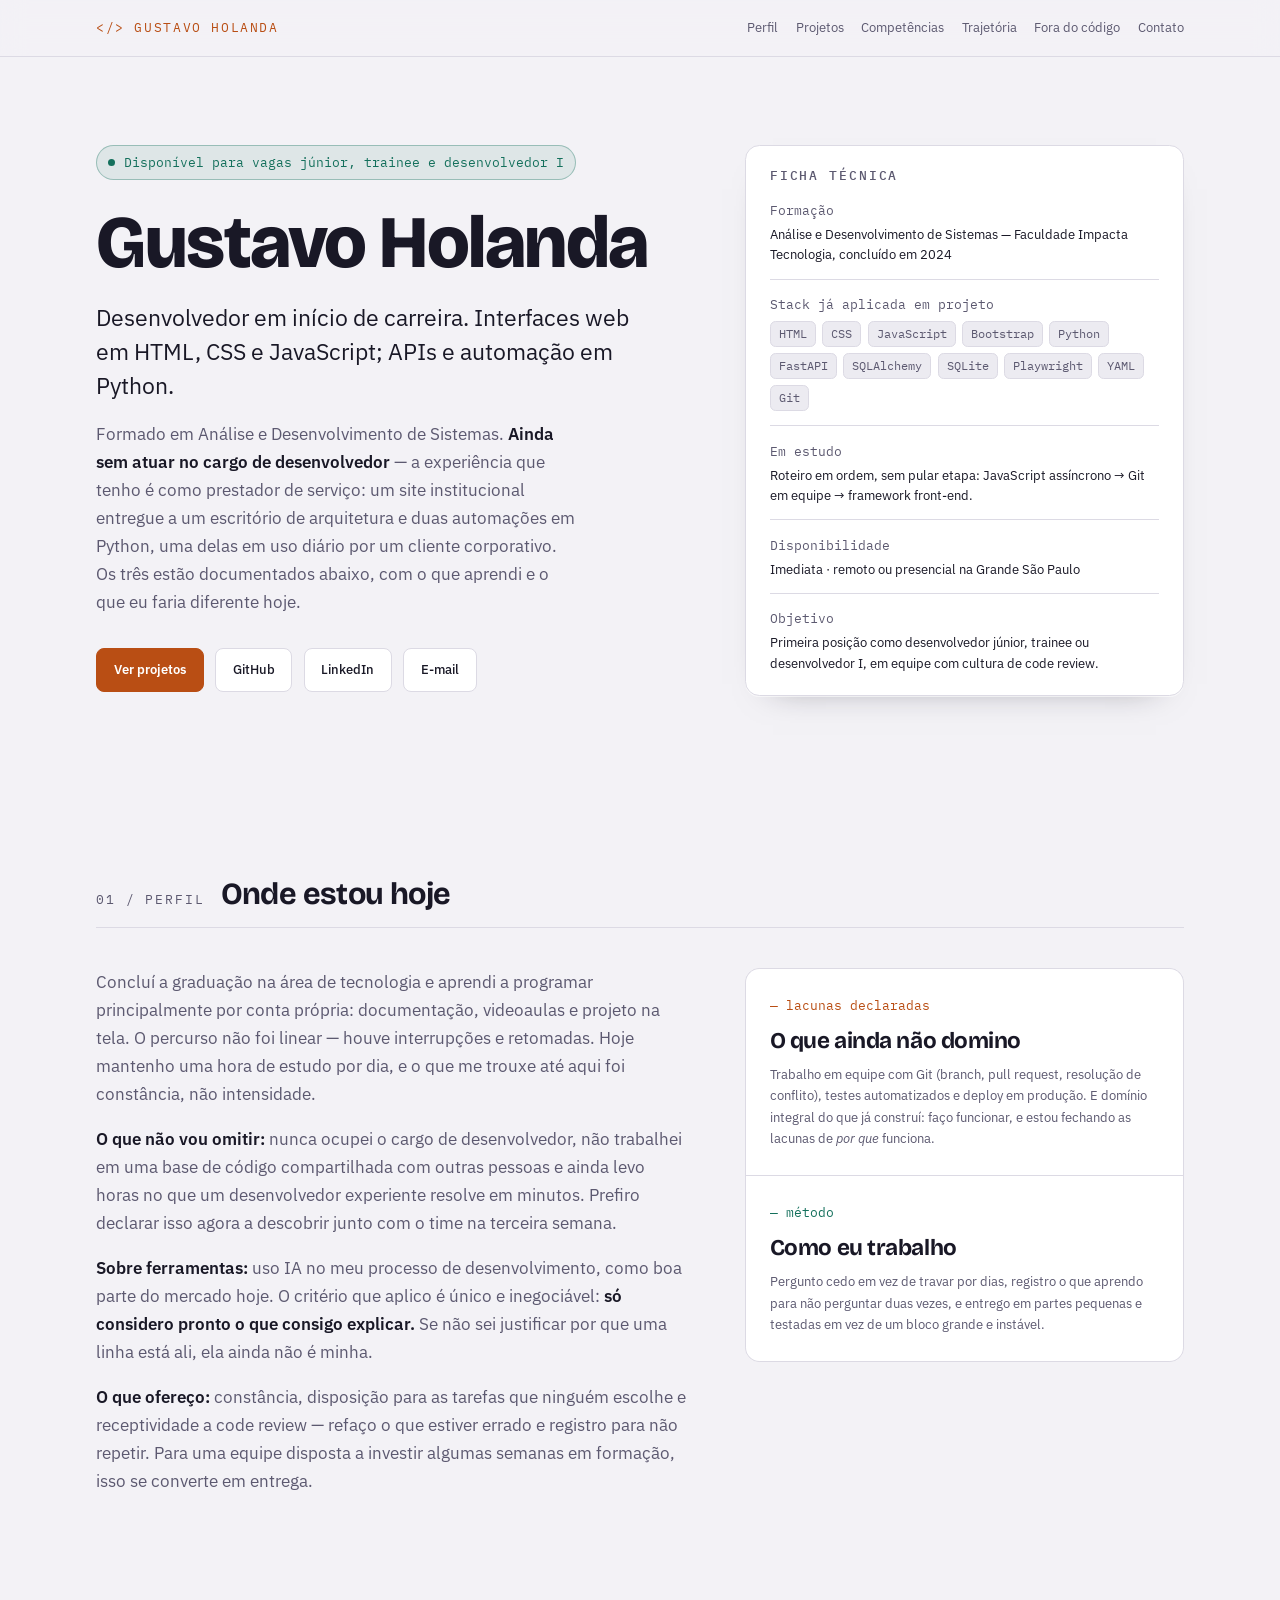
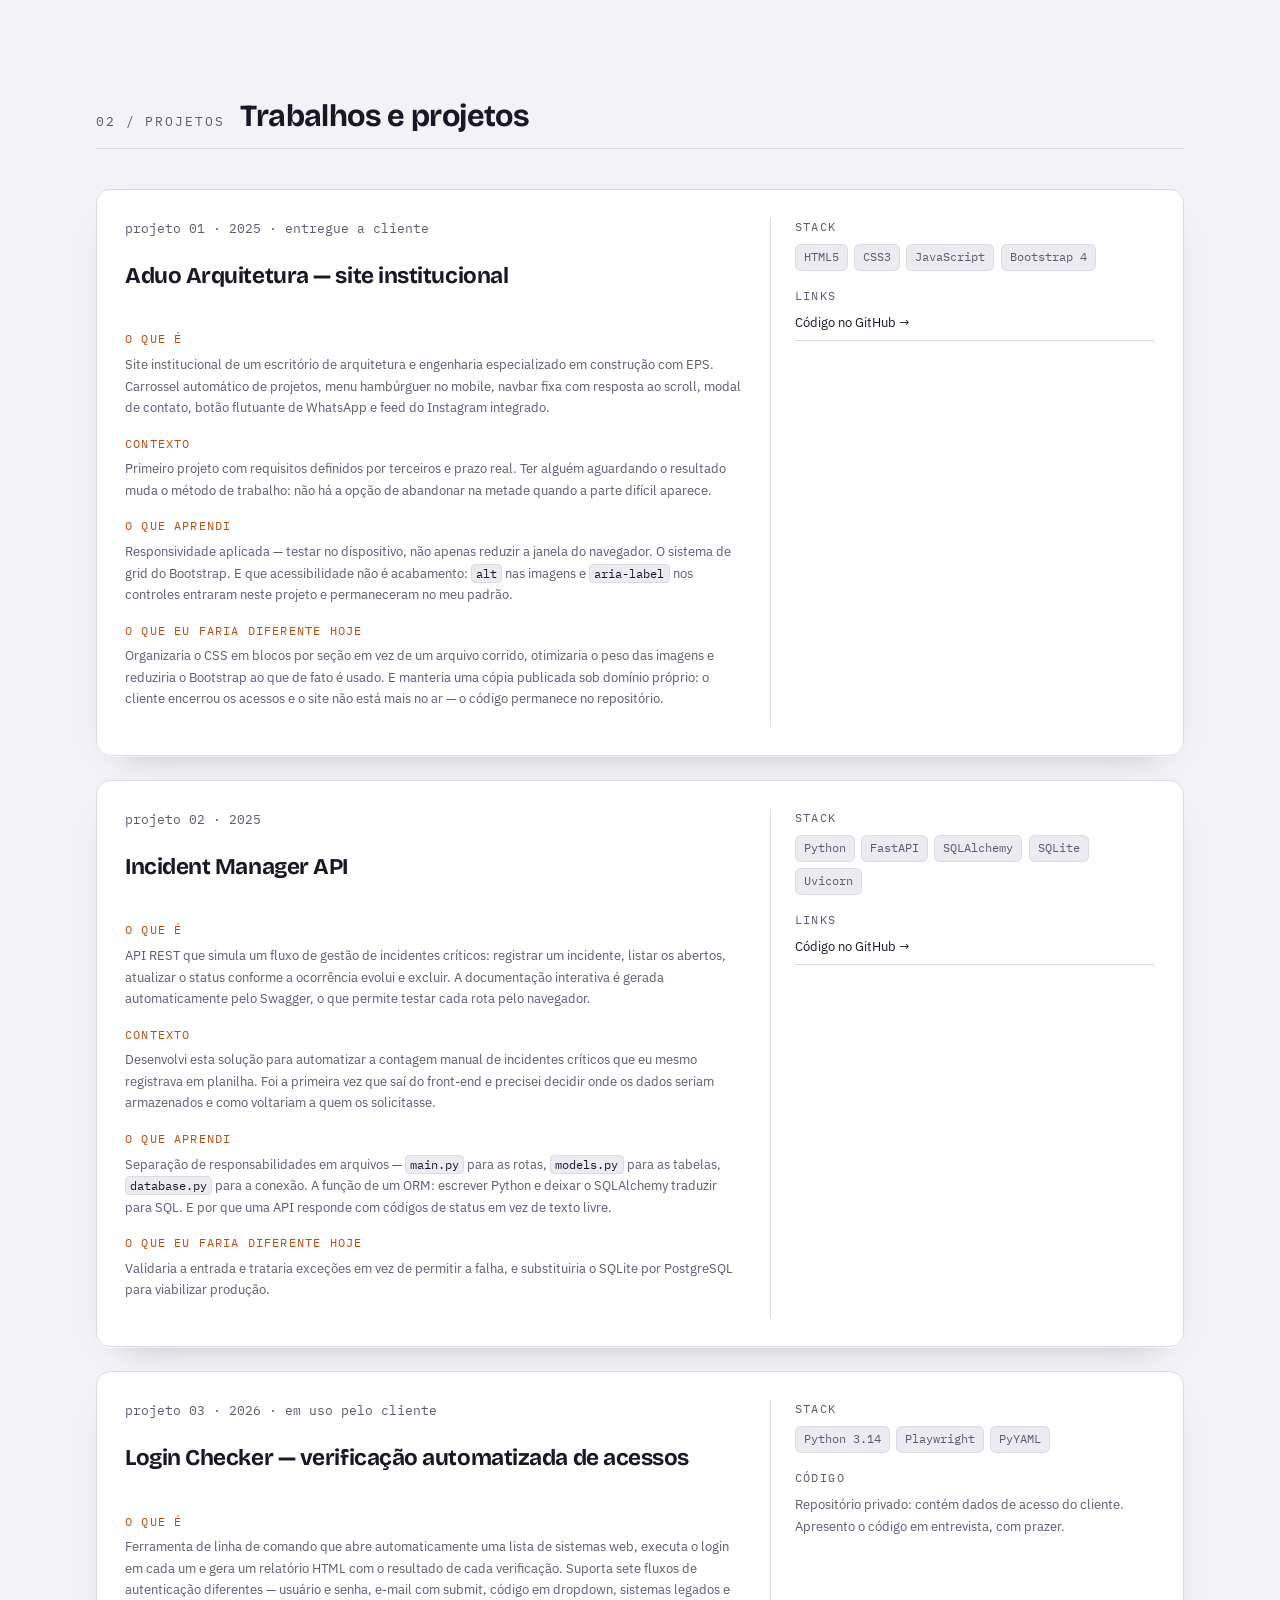
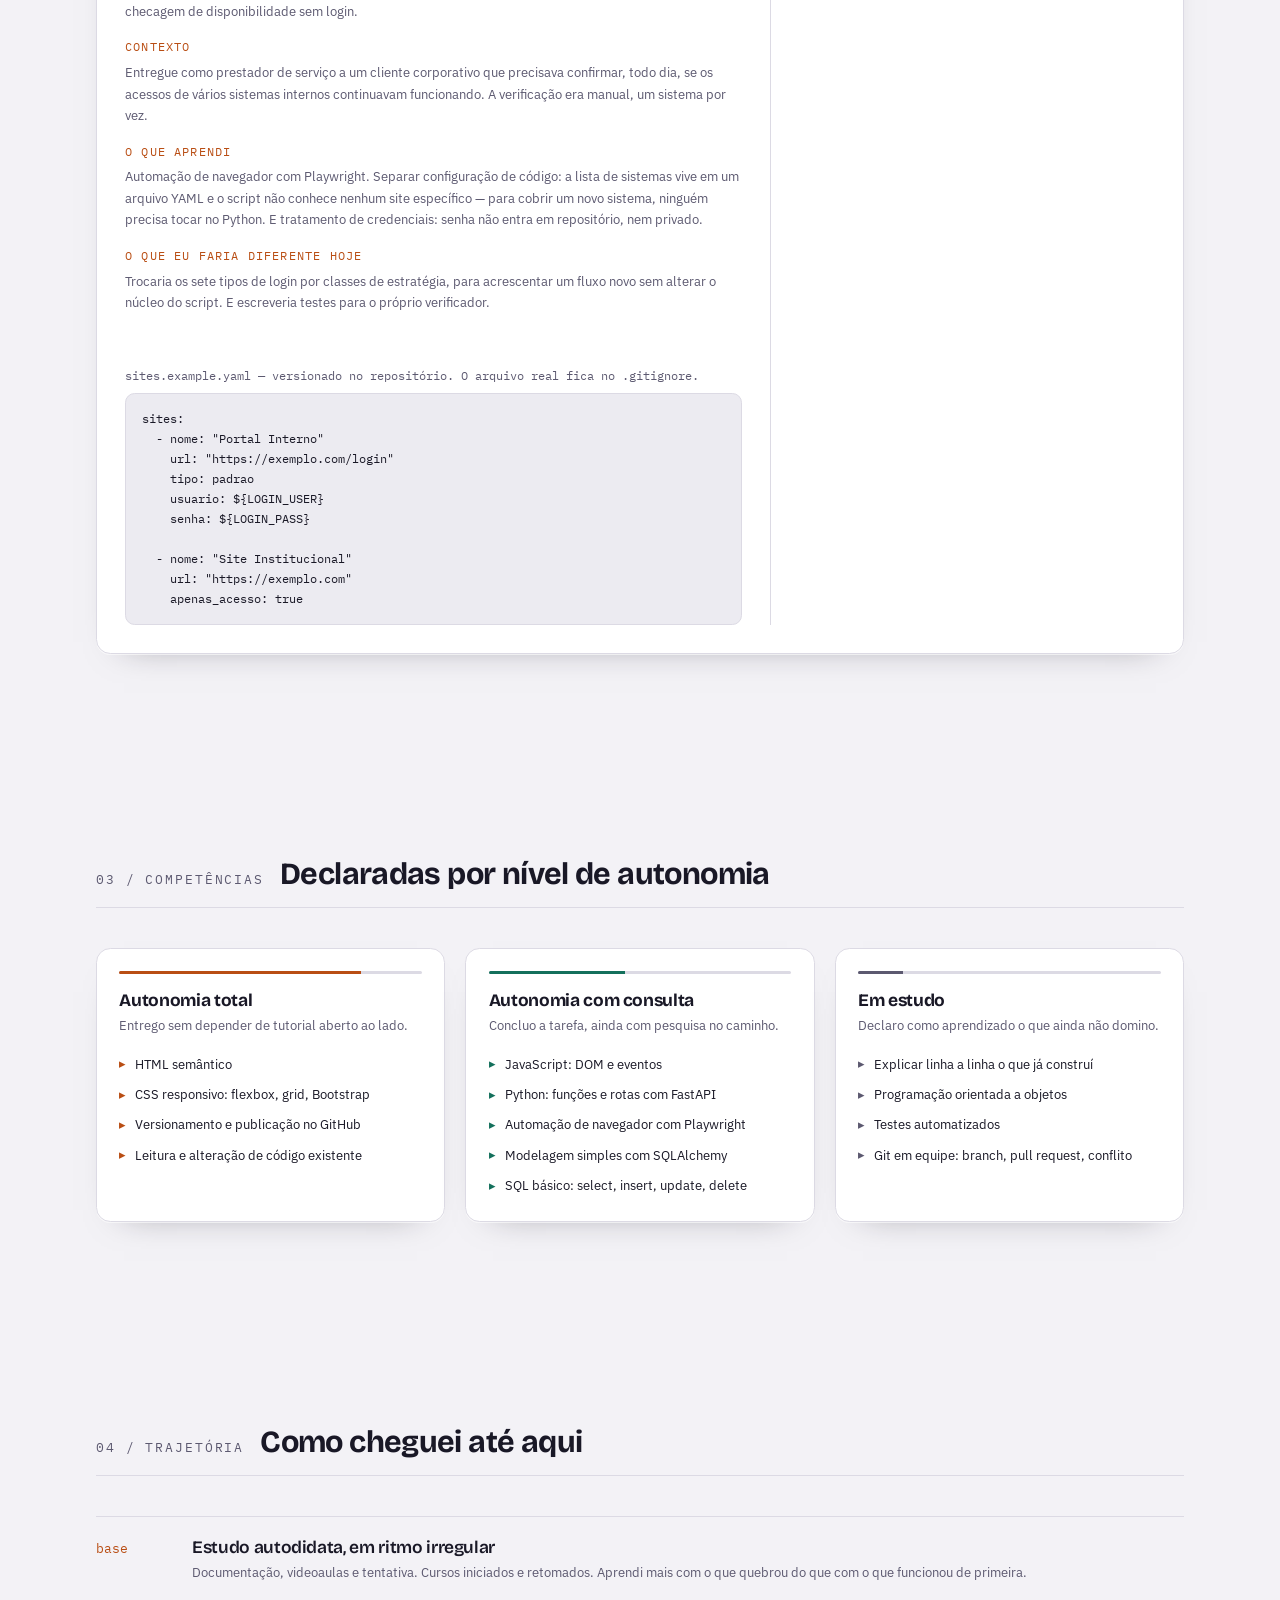
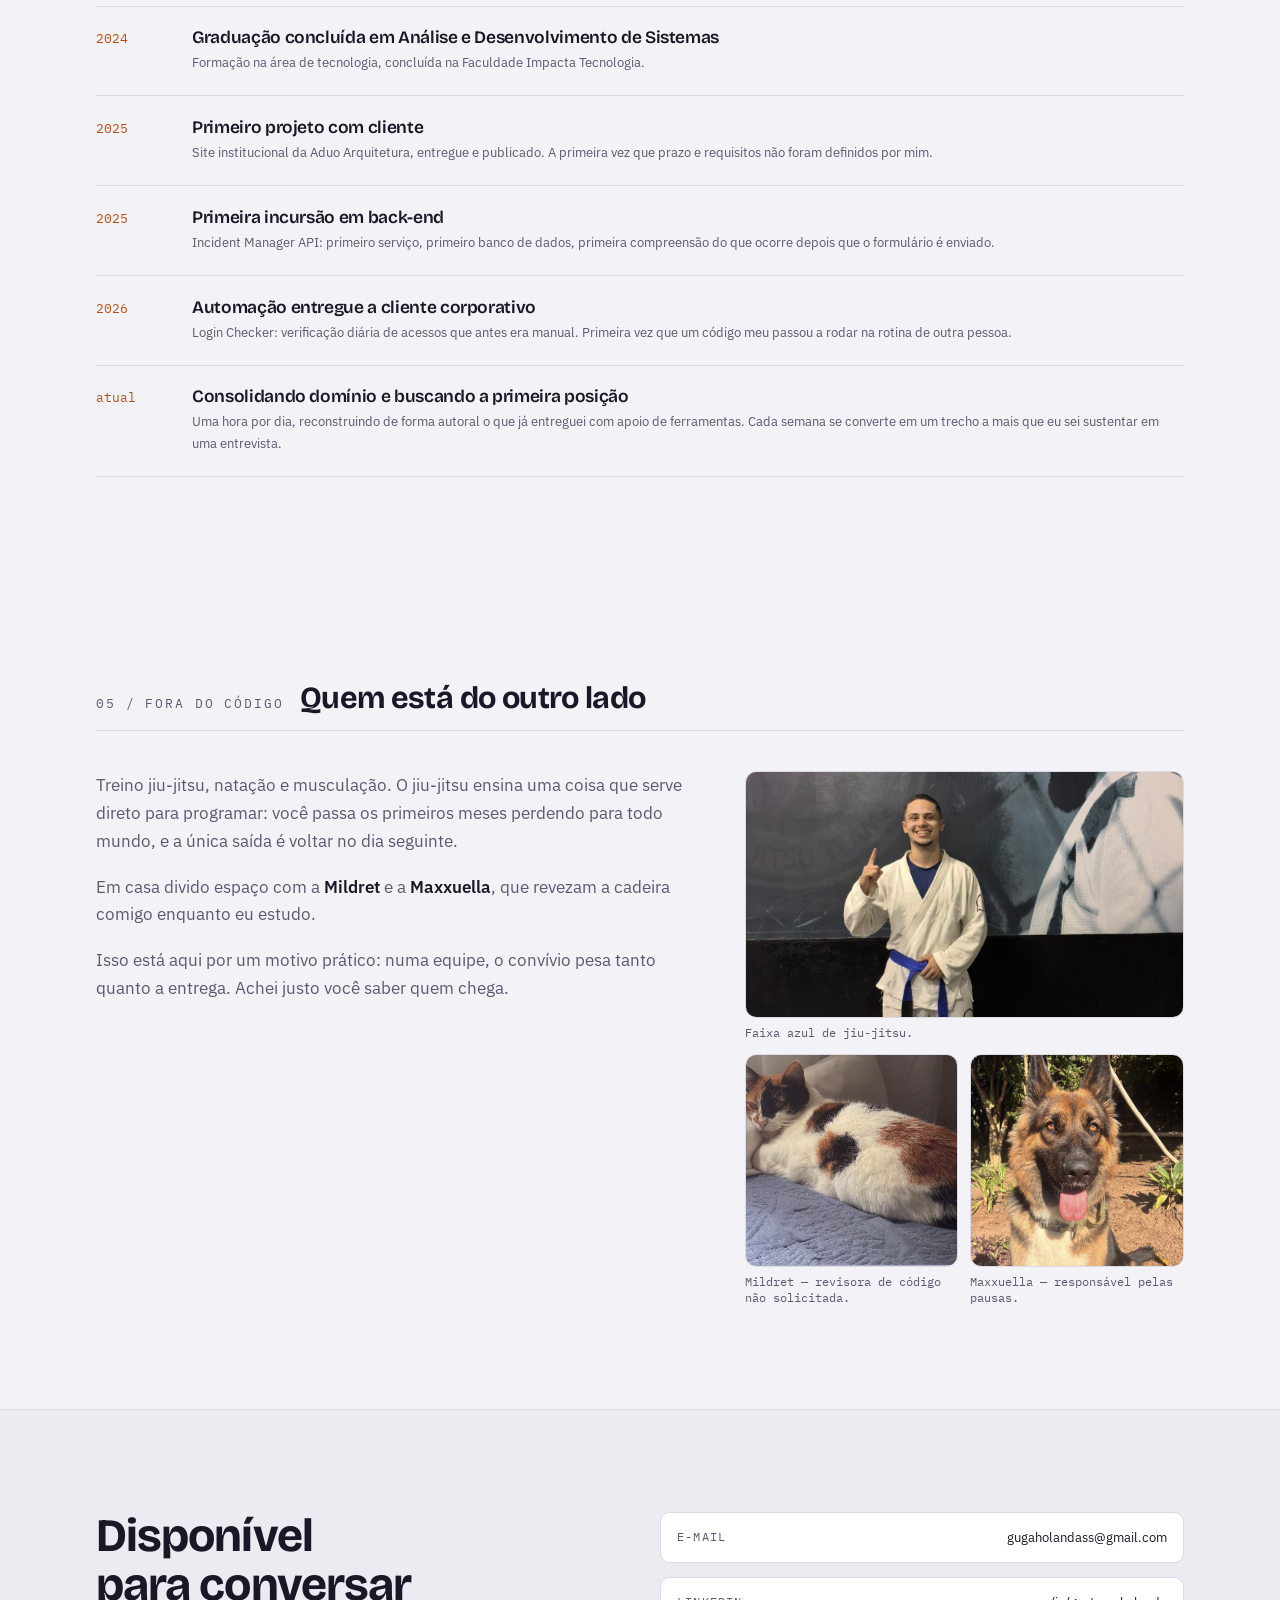
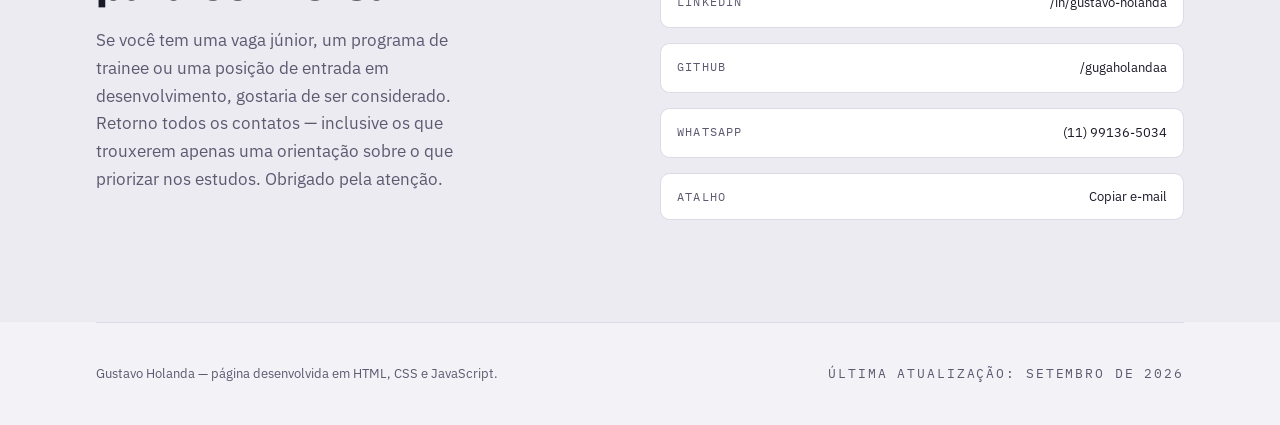
==== commit cc11e2ce: "Adiciona favicon, ícone de toque e imagem de compartilhamento" ====
--- a/index.html
+++ b/index.html
@@ -13,6 +13,18 @@
   <meta property="og:title" content="Gustavo Holanda — Desenvolvedor em início de carreira">
   <meta property="og:description" content="Três projetos entregues a clientes, o que eu sei fazer e o que ainda estou aprendendo.">
   <meta property="og:type" content="website">
+  <meta property="og:url" content="https://gugaholandaa.github.io/">
+  <meta property="og:image" content="https://gugaholandaa.github.io/assets/og-cover.jpg">
+  <meta property="og:image:width" content="1200">
+  <meta property="og:image:height" content="630">
+  <meta property="og:image:alt" content="Portfólio de Gustavo Holanda — desenvolvedor em início de carreira">
+  <meta name="twitter:card" content="summary_large_image">
+
+  <!-- Ícone que aparece na aba do navegador e na tela de início do celular -->
+  <link rel="icon" href="favicon.ico" sizes="any">
+  <link rel="icon" type="image/png" href="favicon-32.png" sizes="32x32">
+  <link rel="apple-touch-icon" href="apple-touch-icon.png">
+  <meta name="theme-color" content="#14141C">
 
   <!-- Fontes -->
   <link rel="preconnect" href="https://fonts.googleapis.com">
@@ -431,9 +443,8 @@
     <div class="hero-grid">
       <div class="prose">
         <p>
-          Treino jiu-jitsu, natação e musculação. O jiu-jitsu ensina duas coisas que servem direto para programar:
-          a primeira é que você passa os primeiros meses perdendo para todo mundo, e a única saída é voltar no dia
-          seguinte. A segunda é manter a cabeça fria sob pressão.
+          Treino jiu-jitsu, natação e musculação. O jiu-jitsu ensina uma coisa que serve direto para programar:
+          você passa os primeiros meses perdendo para todo mundo, e a única saída é voltar no dia seguinte.
         </p>
         <p>
           Em casa divido espaço com a <strong>Mildret</strong> e a <strong>Maxxuella</strong>, que revezam a
